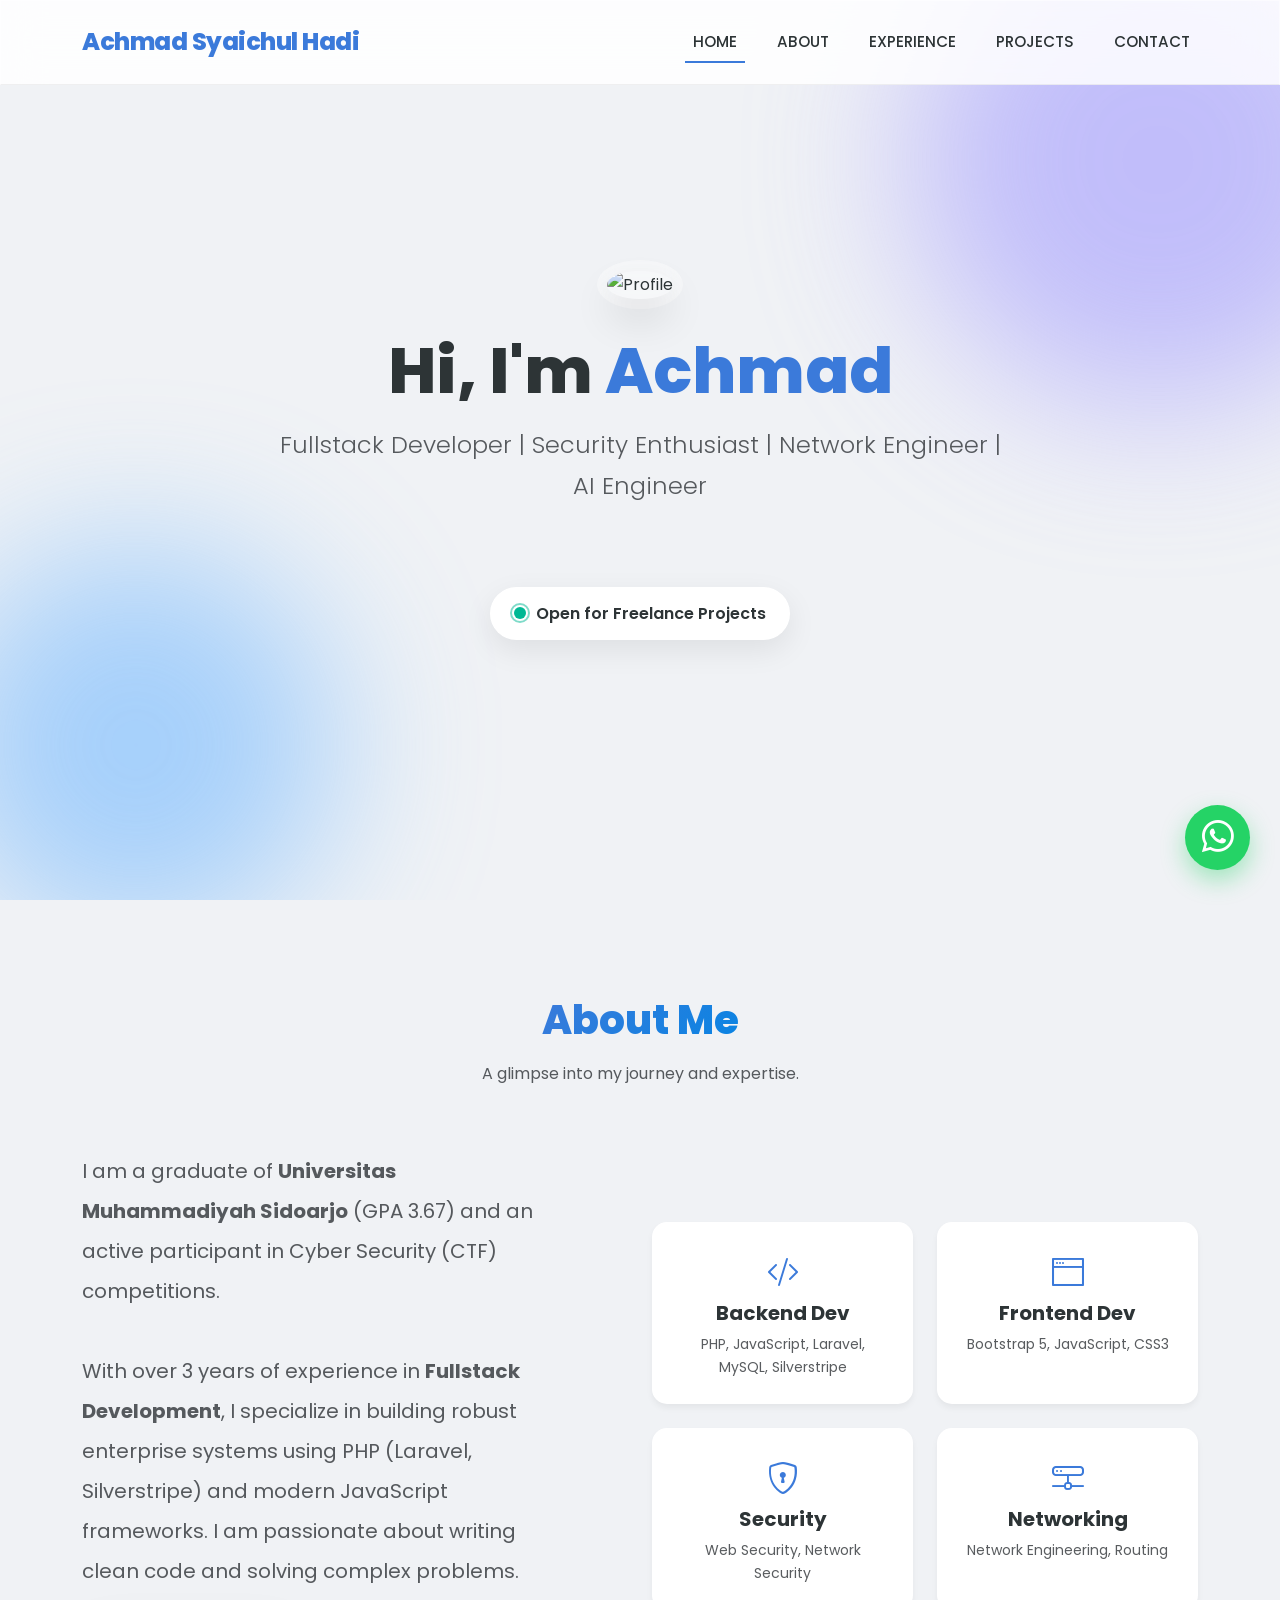
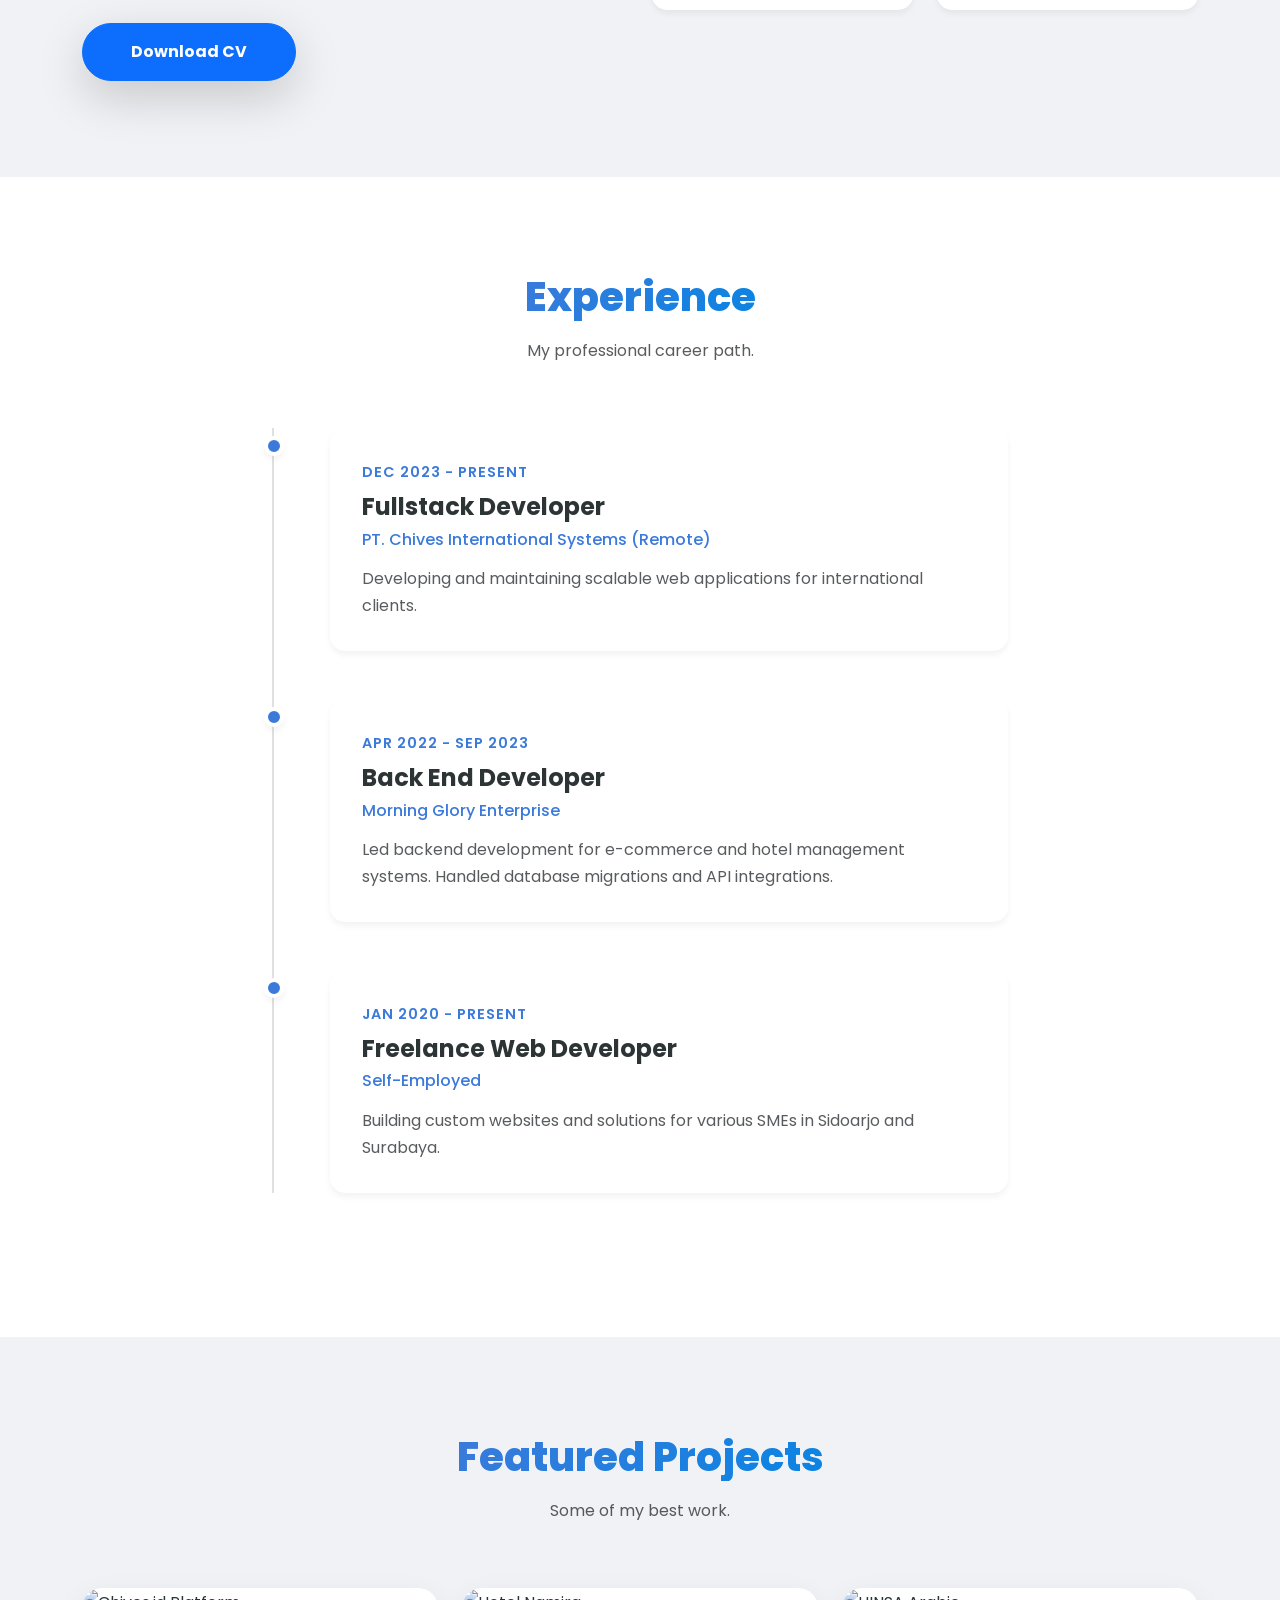
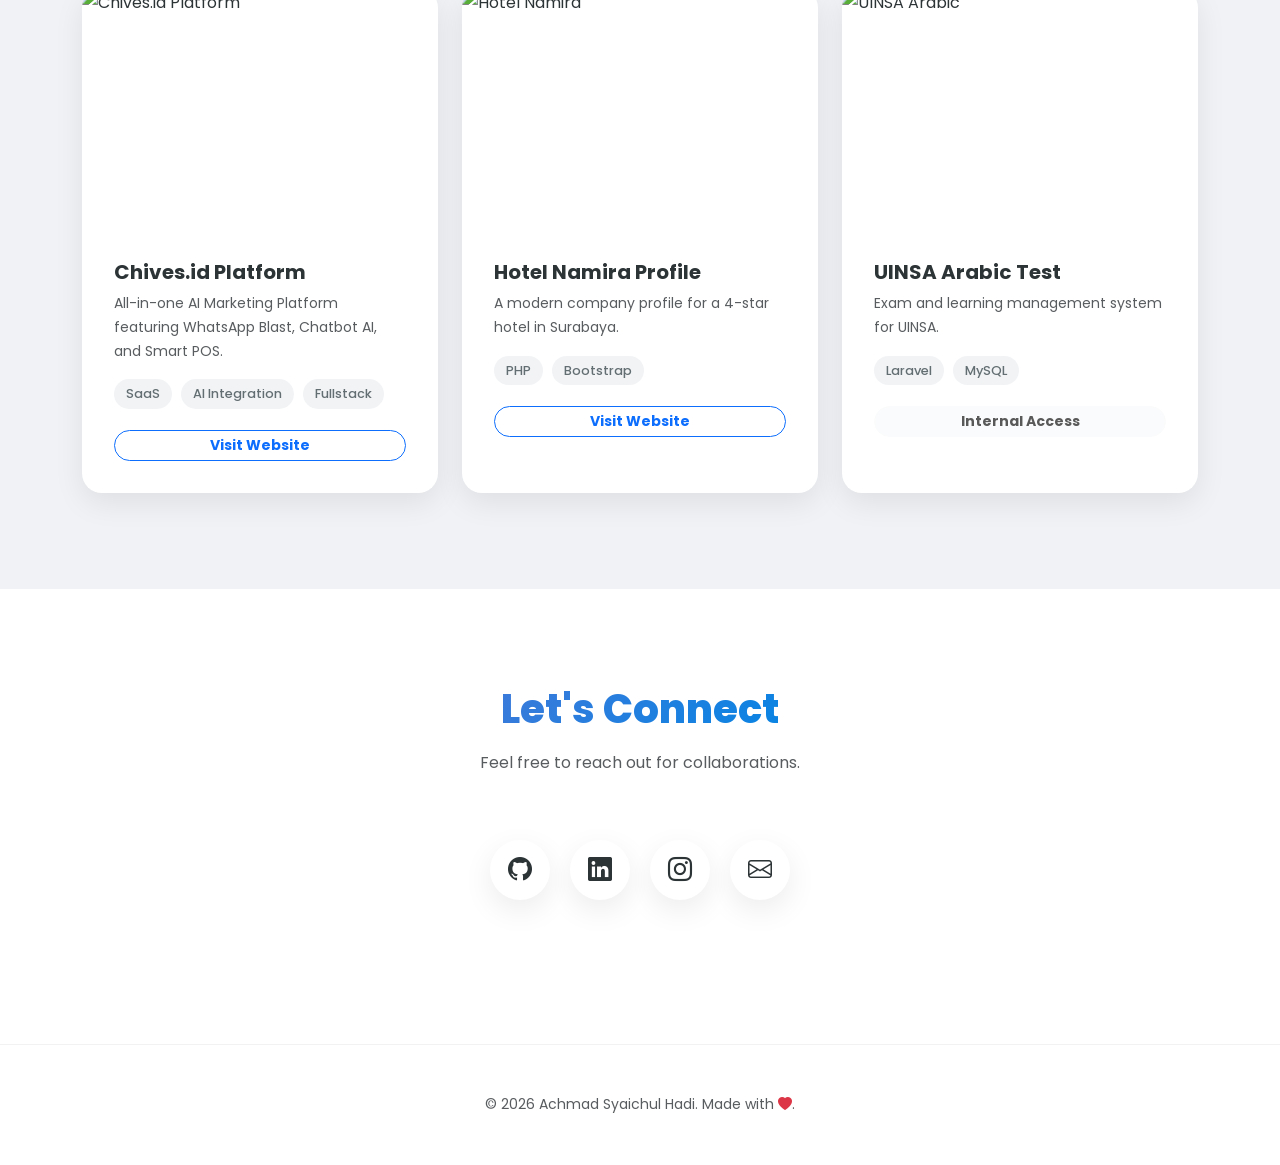
==== index.html @ 97ea2ced "feat : update tampilan" ====
<!DOCTYPE html>
<html lang="en">
  <head>
    <meta charset="utf-8" />
    <meta name="viewport" content="width=device-width, initial-scale=1" />
    <title>Achmad Syaichul Hadi | Fullstack Developer</title>

    <!-- Bootstrap 5 -->
    <link href="https://cdn.jsdelivr.net/npm/bootstrap@5.0.2/dist/css/bootstrap.min.css" rel="stylesheet" />
    <!-- Bootstrap Icons -->
    <link rel="stylesheet" href="https://cdn.jsdelivr.net/npm/bootstrap-icons@1.10.5/font/bootstrap-icons.css" />
    <!-- AOS Animation -->
    <link href="https://unpkg.com/aos@2.3.1/dist/aos.css" rel="stylesheet" />
    <!-- Custom CSS -->
    <link rel="stylesheet" href="css/style.css" />
  </head>
  <body id="home" data-bs-spy="scroll" data-bs-target=".navbar" data-bs-offset="200">

    <!-- Navbar -->
    <nav class="navbar navbar-expand-lg fixed-top glass">
      <div class="container">
        <a class="navbar-brand" href="#home" data-aos="fade-down">Achmad Syaichul Hadi</a>
        <button class="navbar-toggler" type="button" data-bs-toggle="collapse" data-bs-target="#navbarNav">
          <span class="navbar-toggler-icon"></span>
        </button>
        <div class="collapse navbar-collapse" id="navbarNav">
          <ul class="navbar-nav ms-auto text-uppercase">
            <li class="nav-item"><a class="nav-link active" href="#landing">Home</a></li>
            <li class="nav-item"><a class="nav-link" href="#about">About</a></li>
            <li class="nav-item"><a class="nav-link" href="#experience">Experience</a></li>
            <li class="nav-item"><a class="nav-link" href="#projects">Projects</a></li>
            <li class="nav-item"><a class="nav-link" href="#contact">Contact</a></li>
          </ul>
        </div>
      </div>
    </nav>
    <!-- End Navbar -->

    <!-- Hero Section -->
    <section class="hero-section text-center" id="landing" >
      <div class="hero-blob blob-1"></div>
      <div class="hero-blob blob-2"></div>
      
      <div class="container hero-content">
        <div class="row justify-content-center">
          <div class="col-lg-8" data-aos="zoom-in" data-aos-duration="1000">
            <div class="hero-img-wrapper mb-4">
              <img src="image/hutan.jpg" alt="Profile" class="hero-img" />
            </div>
            <h1 class="display-3 fw-extra mb-3">Hi, I'm <span class="text-primary">Achmad</span></h1>
            <p class="lead fs-4 text-muted mb-5">
              Fullstack Developer | Security Enthusiast | Network Engineer | AI Engineer
            </p>
            
            <div class="d-flex justify-content-center gap-3">
              <!-- Open for Freelance Badge -->
              <div class="freelance-badge" data-aos="fade-up" data-aos-delay="200">
                <div class="status-dot-pulse"></div>
                <span>Open for Freelance Projects</span>
              </div>
            </div>
          </div>
        </div>
      </div>
    </section>
    <!-- End Hero -->

    <!-- About & Skills -->
    <section id="about">
      <div class="container">
        <div class="section-title text-center" data-aos="fade-up">
          <h2>About Me</h2>
          <p class="text-muted">A glimpse into my journey and expertise.</p>
        </div>
        
        <div class="row align-items-center">
          <div class="col-lg-5 mb-5 mb-lg-0" data-aos="fade-right">
            <p class="fs-5 text-muted lh-lg">
              I am a graduate of <strong>Universitas Muhammadiyah Sidoarjo</strong> (GPA 3.67) and an active participant in Cyber Security (CTF) competitions. 
              <br><br>
              With over 3 years of experience in <strong>Fullstack Development</strong>, I specialize in building robust enterprise systems using PHP (Laravel, Silverstripe) and modern JavaScript frameworks. I am passionate about writing clean code and solving complex problems.
            </p>
            <a href="#contact" class="btn btn-primary rounded-pill px-5 py-3 mt-3 shadow-lg fw-bold">Download CV</a>
          </div>
          
          <div class="col-lg-6 ms-auto">
            <div class="row g-4">
              <!-- Skill Item -->
              <div class="col-md-6" data-aos="fade-up" data-aos-delay="100">
                <div class="skill-card">
                  <i class="bi bi-code-slash skill-icon"></i>
                  <h5 class="fw-bold">Backend Dev</h5>
                  <p class="small text-muted mb-0">PHP, JavaScript, Laravel, MySQL, Silverstripe</p>
                </div>
              </div>
              <div class="col-md-6" data-aos="fade-up" data-aos-delay="200">
                <div class="skill-card">
                  <i class="bi bi-window-fullscreen skill-icon"></i>
                  <h5 class="fw-bold">Frontend Dev</h5>
                  <p class="small text-muted mb-0">Bootstrap 5, JavaScript, CSS3</p>
                </div>
              </div>
              <div class="col-md-6" data-aos="fade-up" data-aos-delay="300">
                <div class="skill-card">
                  <i class="bi bi-shield-lock skill-icon"></i>
                  <h5 class="fw-bold">Security</h5>
                  <p class="small text-muted mb-0">Web Security, Network Security</p>
                </div>
              </div>
              <div class="col-md-6" data-aos="fade-up" data-aos-delay="400">
                <div class="skill-card">
                  <i class="bi bi-hdd-network skill-icon"></i>
                  <h5 class="fw-bold">Networking</h5>
                  <p class="small text-muted mb-0">Network Engineering, Routing</p>
                </div>
              </div>
            </div>
          </div>
        </div>
      </div>
    </section>
    
    <!-- Experience Timeline -->
    <section id="experience" class="bg-white">
      <div class="container">
        <div class="section-title text-center" data-aos="fade-up">
          <h2>Experience</h2>
          <p class="text-muted">My professional career path.</p>
        </div>
        
        <div class="row justify-content-center">
          <div class="col-lg-8">
            <div class="timeline">
              <!-- Item 1 -->
              <div class="timeline-item" data-aos="fade-left">
                <div class="timeline-content">
                  <div class="timeline-date">Dec 2023 - Present</div>
                  <h4 class="fw-bold">Fullstack Developer</h4>
                  <h6 class="text-primary mb-3">PT. Chives International Systems (Remote)</h6>
                  <p class="text-muted mb-0">Developing and maintaining scalable web applications for international clients.</p>
                </div>
              </div>
              
              <!-- Item 2 -->
              <div class="timeline-item" data-aos="fade-left" data-aos-delay="100">
                <div class="timeline-content">
                  <div class="timeline-date">Apr 2022 - Sep 2023</div>
                  <h4 class="fw-bold">Back End Developer</h4>
                  <h6 class="text-primary mb-3">Morning Glory Enterprise</h6>
                  <p class="text-muted mb-0">Led backend development for e-commerce and hotel management systems. Handled database migrations and API integrations.</p>
                </div>
              </div>
              
              <!-- Item 3 -->
              <div class="timeline-item" data-aos="fade-left" data-aos-delay="200">
                <div class="timeline-content">
                  <div class="timeline-date">Jan 2020 - Present</div>
                  <h4 class="fw-bold">Freelance Web Developer</h4>
                  <h6 class="text-primary mb-3">Self-Employed</h6>
                  <p class="text-muted mb-0">Building custom websites and solutions for various SMEs in Sidoarjo and Surabaya.</p>
                </div>
              </div>
            </div>
          </div>
        </div>
      </div>
    </section>
    
    <!-- Projects -->
    <section id="projects">
      <div class="container">
        <div class="section-title text-center" data-aos="fade-up">
          <h2>Featured Projects</h2>
          <p class="text-muted">Some of my best work.</p>
        </div>
        
        <div class="row g-4 justify-content-center">
          <!-- New Project: Chives.id -->
          <div class="col-lg-4 col-md-6" data-aos="zoom-in">
            <div class="project-card">
              <div class="project-img-wrapper">
                <img src="https://placehold.co/600x400/3b7ada/ffffff?text=Chives.id" alt="Chives.id Platform" />
              </div>
              <div class="project-body">
                <h5 class="fw-bold">Chives.id Platform</h5>
                <p class="text-muted small mb-3">All-in-one AI Marketing Platform featuring WhatsApp Blast, Chatbot AI, and Smart POS.</p>
                <div class="mb-3">
                  <span class="tech-tag">SaaS</span>
                  <span class="tech-tag">AI Integration</span>
                  <span class="tech-tag">Fullstack</span>
                </div>
                <a href="https://staging.chives.id/" target="_blank" class="btn btn-outline-primary btn-sm rounded-pill w-100 fw-bold">Visit Website</a>
              </div>
            </div>
          </div>

          <div class="col-lg-4 col-md-6" data-aos="zoom-in" data-aos-delay="100">
            <div class="project-card">
              <div class="project-img-wrapper">
                <img src="image/projects/img1.png" alt="Hotel Namira" />
              </div>
              <div class="project-body">
                <h5 class="fw-bold">Hotel Namira Profile</h5>
                <p class="text-muted small mb-3">A modern company profile for a 4-star hotel in Surabaya.</p>
                <div class="mb-3">
                  <span class="tech-tag">PHP</span>
                  <span class="tech-tag">Bootstrap</span>
                </div>
                <a href="https://www.namirasurabaya.com/" target="_blank" class="btn btn-outline-primary btn-sm rounded-pill w-100 fw-bold">Visit Website</a>
              </div>
            </div>
          </div>
          
          <div class="col-lg-4 col-md-6" data-aos="zoom-in" data-aos-delay="100">
            <div class="project-card">
              <div class="project-img-wrapper">
                <img src="image/projects/img2.png" alt="UINSA Arabic" />
              </div>
              <div class="project-body">
                <h5 class="fw-bold">UINSA Arabic Test</h5>
                <p class="text-muted small mb-3">Exam and learning management system for UINSA.</p>
                <div class="mb-3">
                  <span class="tech-tag">Laravel</span>
                  <span class="tech-tag">MySQL</span>
                </div>
                <button class="btn btn-light btn-sm rounded-pill w-100 fw-bold disabled">Internal Access</button>
              </div>
            </div>
          </div>
        </div>
      </div>
    </section>
    
    <!-- Contact -->
    <section id="contact" class="bg-white">
      <div class="container text-center">
        <div class="section-title" data-aos="fade-up">
          <h2>Let's Connect</h2>
          <p class="text-muted">Feel free to reach out for collaborations.</p>
        </div>
        
        <div class="d-flex justify-content-center mb-5" data-aos="fade-up" data-aos-delay="200">
          <a href="https://github.com/HicunDoto" class="social-icon"><i class="bi bi-github"></i></a>
          <a href="https://www.linkedin.com/in/achmadsyaichulh/" class="social-icon"><i class="bi bi-linkedin"></i></a>
          <a href="https://www.instagram.com/achmadsyaichulh/" class="social-icon"><i class="bi bi-instagram"></i></a>
          <a href="mailto:achmadsyaichulhadi@gmail.com" class="social-icon"><i class="bi bi-envelope"></i></a>
        </div>
      </div>
    </section>
    
    <!-- Floating WA -->
    <a href="https://wa.me/6285156954467?text=Halo%20Achmad%20Syaichul%20Hadi%2C%20saya%20ingin%20membuat%20website/sistem%20untuk%20perusahaan%20 saya." class="wa-float" target="_blank" title="Chat on WhatsApp">
      <i class="bi bi-whatsapp"></i>
    </a>
    
    <!-- Footer -->
    <footer class="text-center">
      <div class="container">
        <p class="text-muted small mb-0">
          &copy; <span id="year"></span> Achmad Syaichul Hadi. Made with <i class="bi bi-heart-fill text-danger"></i>.
        </p>
      </div>
    </footer>

    <!-- Scripts -->
    <script src="https://cdn.jsdelivr.net/npm/bootstrap@5.0.2/dist/js/bootstrap.bundle.min.js"></script>
    <script src="https://unpkg.com/aos@2.3.1/dist/aos.js"></script>
    <script>
      AOS.init({
        once: true,
        duration: 800,
        easing: 'ease-out-cubic'
      });
      document.getElementById('year').innerText = new Date().getFullYear();
    </script>
  </body>
</html>
---- css/style.css ----
/* Google Fonts */
@import url('https://fonts.googleapis.com/css2?family=Poppins:wght@300;400;500;600;700;800&display=swap');

:root {
  --primary: #3b7ada;
  --secondary: #baceeb;
  --dark: #1a1a2e;
  --light: #f8f9fa;
  --white: #ffffff;
  --text-main: #2d3436;
  --text-muted: #636e72;
  
  --gradient-primary: linear-gradient(135deg, #3b7ada 0%, #0984e3 100%);
  --gradient-hero: linear-gradient(135deg, #e0c3fc 0%, #8ec5fc 100%);
  
  --shadow-sm: 0 4px 6px rgba(0,0,0,0.05);
  --shadow-md: 0 10px 30px rgba(0,0,0,0.08);
  --shadow-lg: 0 20px 40px rgba(0,0,0,0.12);
  
  --glass-bg: rgba(255, 255, 255, 0.7);
  --glass-border: 1px solid rgba(255, 255, 255, 0.5);
  --blur: blur(12px);
  
  --transition: all 0.4s cubic-bezier(0.165, 0.84, 0.44, 1);
}

html {
  scroll-behavior: smooth;
}

body {
  font-family: 'Poppins', sans-serif;
  background-color: #f0f2f5;
  color: var(--text-main);
  overflow-x: hidden;
  line-height: 1.7;
}

/* Utils */
.fw-bold { font-weight: 700; }
.fw-extra { font-weight: 800; }
.text-primary { color: var(--primary) !important; }
.bg-gradient-primary { background: var(--gradient-primary); }

.glass {
  background: var(--glass-bg);
  backdrop-filter: var(--blur);
  -webkit-backdrop-filter: var(--blur);
  border: var(--glass-border);
}

/* Navbar */
.navbar {
  padding: 1rem 0;
  transition: var(--transition);
  background: rgba(255, 255, 255, 0.85); /* Light glass */
  backdrop-filter: blur(20px);
  border-bottom: 1px solid rgba(0,0,0,0.05);
}

.navbar-brand {
  font-weight: 800;
  font-size: 1.5rem;
  color: var(--primary) !important;
  letter-spacing: -0.5px;
}

.nav-link {
  font-weight: 500;
  color: var(--text-main) !important;
  margin-left: 1.5rem;
  position: relative;
  font-size: 0.95rem;
}

.nav-link::after {
  content: '';
  position: absolute;
  width: 0;
  height: 2px;
  bottom: 0;
  left: 0;
  background: var(--primary);
  transition: var(--transition);
}

.nav-link:hover::after, .nav-link.active::after {
  width: 100%;
}

/* Hero Section */
.hero-section {
  min-height: 100vh;
  padding-top: 6rem;
  position: relative;
  overflow: hidden;
  background: #f0f2f5;
  display: flex;
  align-items: center;
}

.hero-blob {
  position: absolute;
  border-radius: 50%;
  filter: blur(80px);
  opacity: 0.6;
  z-index: 0;
  animation: float-blob 10s infinite alternate ease-in-out;
}

.blob-1 { width: 500px; height: 500px; background: #a29bfe; top: -10%; right: -10%; }
.blob-2 { width: 400px; height: 400px; background: #74b9ff; bottom: -5%; left: -5%; animation-duration: 15s; }

@keyframes float-blob {
  0% { transform: scale(1) translate(0, 0); }
  100% { transform: scale(1.1) translate(30px, -30px); }
}

.hero-content {
  position: relative;
  z-index: 5;
}

.hero-img-wrapper {
  position: relative;
  display: inline-block;
  padding: 10px;
  background: rgba(255,255,255,0.4);
  border-radius: 50%;
  backdrop-filter: blur(10px);
}

.hero-img {
  width: 250px;
  height: 250px;
  object-fit: cover;
  border-radius: 50%;
  box-shadow: var(--shadow-lg);
}

.freelance-badge {
  background: var(--white);
  color: var(--text-main);
  padding: 0.8rem 1.5rem;
  border-radius: 50px;
  font-weight: 600;
  box-shadow: var(--shadow-md);
  display: inline-flex;
  align-items: center;
  gap: 10px;
  margin-top: 2rem;
  transition: var(--transition);
}

.freelance-badge:hover {
  transform: translateY(-5px);
  box-shadow: var(--shadow-lg);
}

.status-dot-pulse {
  width: 12px;
  height: 12px;
  background-color: #00b894;
  border-radius: 50%;
  position: relative;
}

.status-dot-pulse::after {
  content: '';
  position: absolute;
  top: -4px; right: -4px; bottom: -4px; left: -4px;
  border: 2px solid #00b894;
  border-radius: 50%;
  animation: pulse 2s infinite;
  opacity: 0.5;
}

/* Sections */
section {
  padding: 6rem 0;
  position: relative;
  scroll-margin-top: 100px; /* Fix for fixed navbar covering anchor links */
}

.section-title {
  margin-bottom: 4rem;
}

.section-title h2 {
  font-weight: 800;
  font-size: 2.5rem;
  margin-bottom: 1rem;
  background: var(--gradient-primary);
  -webkit-background-clip: text;
  -webkit-text-fill-color: transparent;
  display: inline-block;
}

/* About & Skills */
.skill-card {
  background: var(--white);
  padding: 1.5rem;
  border-radius: 15px;
  box-shadow: var(--shadow-sm);
  transition: var(--transition);
  text-align: center;
  height: 100%;
}

.skill-card:hover {
  transform: translateY(-10px);
  box-shadow: var(--shadow-md);
}

.skill-icon {
  font-size: 2rem;
  color: var(--primary);
  margin-bottom: 1rem;
}

/* Timeline */
.timeline {
  position: relative;
  padding-left: 2rem;
  border-left: 2px solid #e0e0e0;
}

.timeline-item {
  position: relative;
  margin-bottom: 3rem;
  padding-left: 1.5rem;
}

.timeline-item::before {
  content: '';
  position: absolute;
  left: -2.6rem;
  top: 0.5rem;
  width: 20px;
  height: 20px;
  background: var(--primary);
  border: 4px solid #fff;
  border-radius: 50%;
  box-shadow: var(--shadow-sm);
}

.timeline-content {
  background: var(--white);
  padding: 2rem;
  border-radius: 15px;
  box-shadow: var(--shadow-sm);
  transition: var(--transition);
}

.timeline-content:hover {
  transform: translateX(10px);
  box-shadow: var(--shadow-md);
}

.timeline-date {
  font-size: 0.9rem;
  color: var(--primary);
  font-weight: 600;
  text-transform: uppercase;
  letter-spacing: 1px;
  margin-bottom: 0.5rem;
}

/* Projects */
.project-card {
  border: none;
  border-radius: 20px;
  overflow: hidden;
  box-shadow: var(--shadow-md);
  transition: var(--transition);
  height: 100%;
  background: var(--white);
}

.project-card:hover {
  transform: translateY(-15px);
  box-shadow: var(--shadow-lg);
}

.project-img-wrapper {
  overflow: hidden;
  height: 240px;
}

.project-card img {
  width: 100%;
  height: 100%;
  object-fit: cover;
  transition: transform 0.6s ease;
}

.project-card:hover img {
  transform: scale(1.1);
}

.project-body {
  padding: 2rem;
}

.tech-tag {
  background: #f1f3f5;
  color: var(--text-muted);
  padding: 4px 12px;
  border-radius: 30px;
  font-size: 0.8rem;
  font-weight: 500;
  margin-right: 5px;
  display: inline-block;
  margin-bottom: 5px;
}

/* Floating WA */
.wa-float {
  position: fixed;
  bottom: 30px;
  right: 30px;
  width: 65px;
  height: 65px;
  background: #25D366;
  color: white;
  border-radius: 50%;
  display: flex;
  justify-content: center;
  align-items: center;
  font-size: 32px;
  box-shadow: 0 10px 25px rgba(37, 211, 102, 0.4);
  z-index: 1000;
  transition: var(--transition);
}

.wa-float:hover {
  transform: scale(1.1) rotate(15deg);
  color: white;
  box-shadow: 0 15px 35px rgba(37, 211, 102, 0.5);
}

/* Contact Socials */
.social-icon {
  width: 60px;
  height: 60px;
  background: var(--white);
  border-radius: 50%;
  display: inline-flex;
  justify-content: center;
  align-items: center;
  font-size: 1.5rem;
  color: var(--text-main);
  box-shadow: var(--shadow-md);
  margin: 0 10px;
  transition: var(--transition);
}

.social-icon:hover {
  background: var(--primary);
  color: white;
  transform: translateY(-5px);
}

/* Footer */
footer {
  background: var(--white);
  padding: 3rem 0;
  border-top: 1px solid rgba(0,0,0,0.05);
}

@keyframes pulse {
  0% { transform: scale(1); opacity: 0.5; }
  100% { transform: scale(1.6); opacity: 0; }
}

@media (max-width: 768px) {
  .hero-img { width: 180px; height: 180px; }
  .display-3 { font-size: 2.5rem; }
  .timeline { padding-left: 1rem; border: none; }
  .timeline-item::before { left: 0; position: relative; display: inline-block; margin-right: 10px; }
  .timeline-item { padding-left: 0; }
}
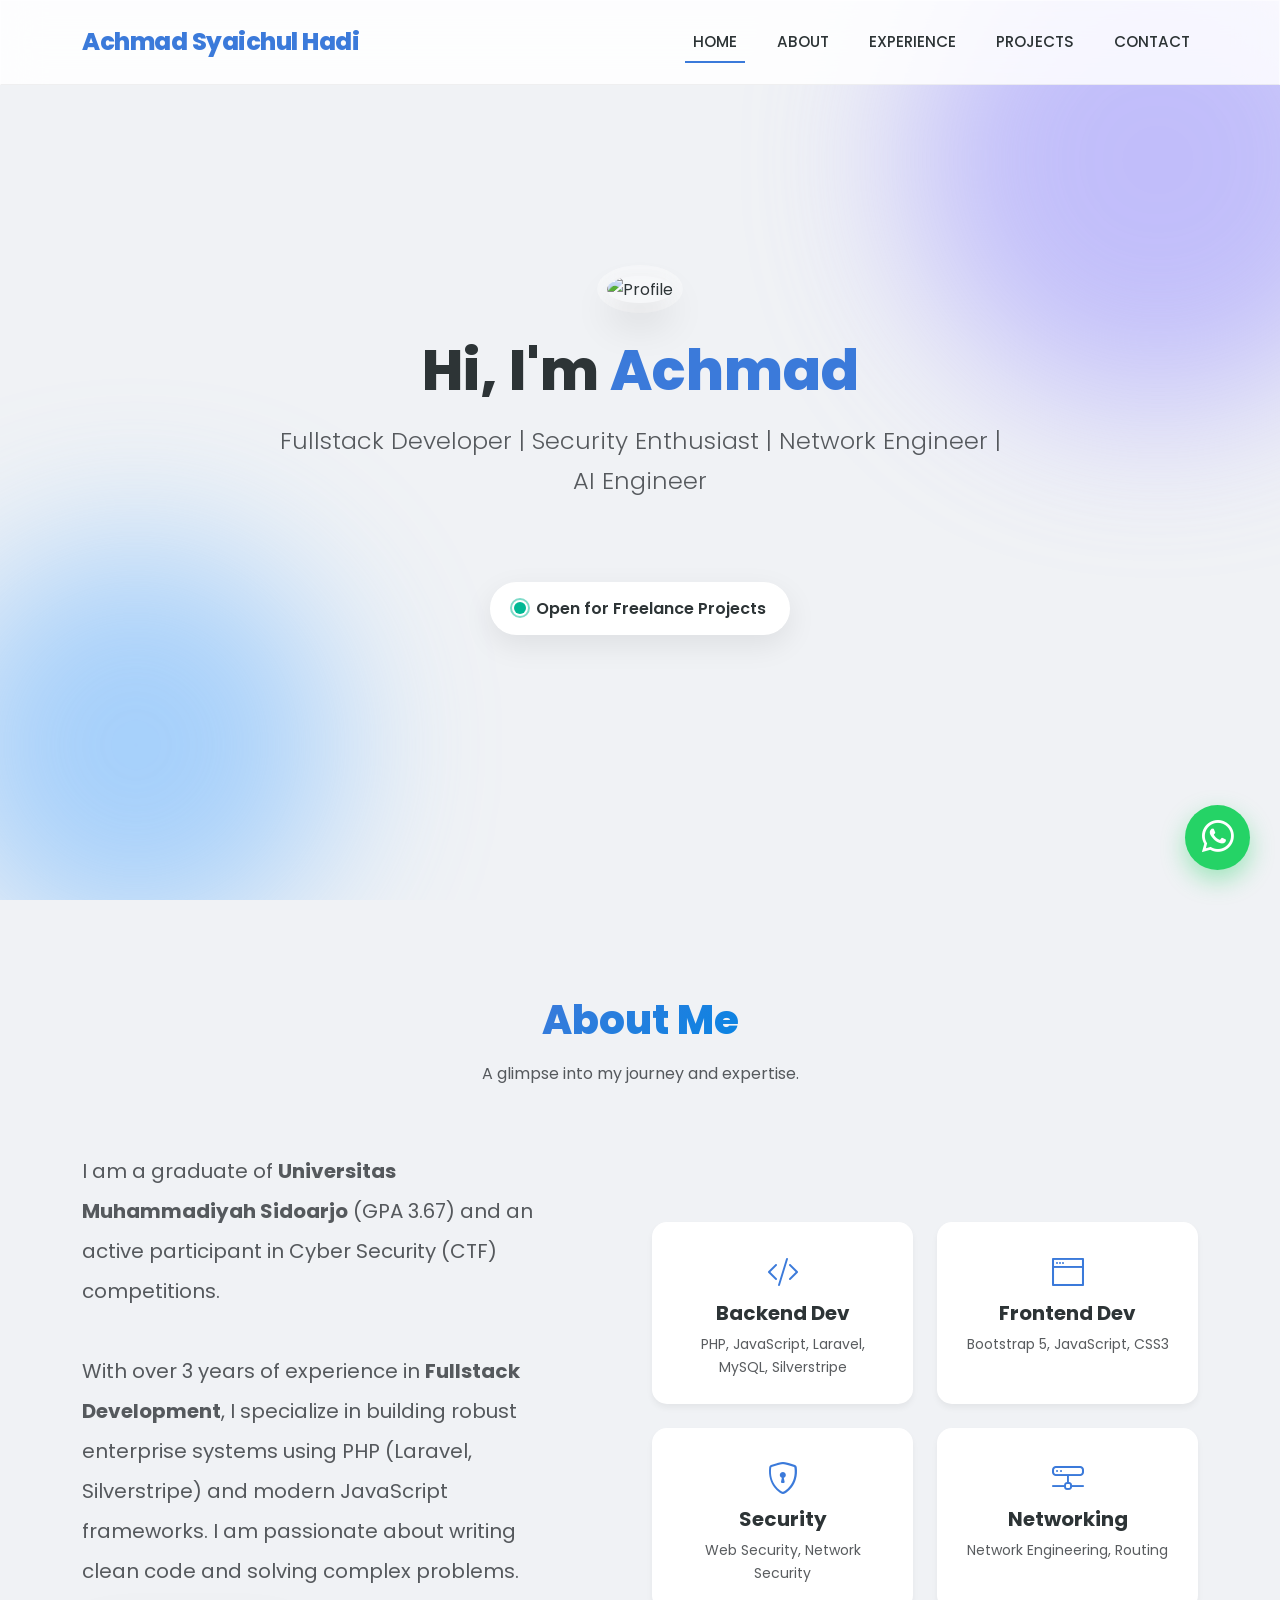
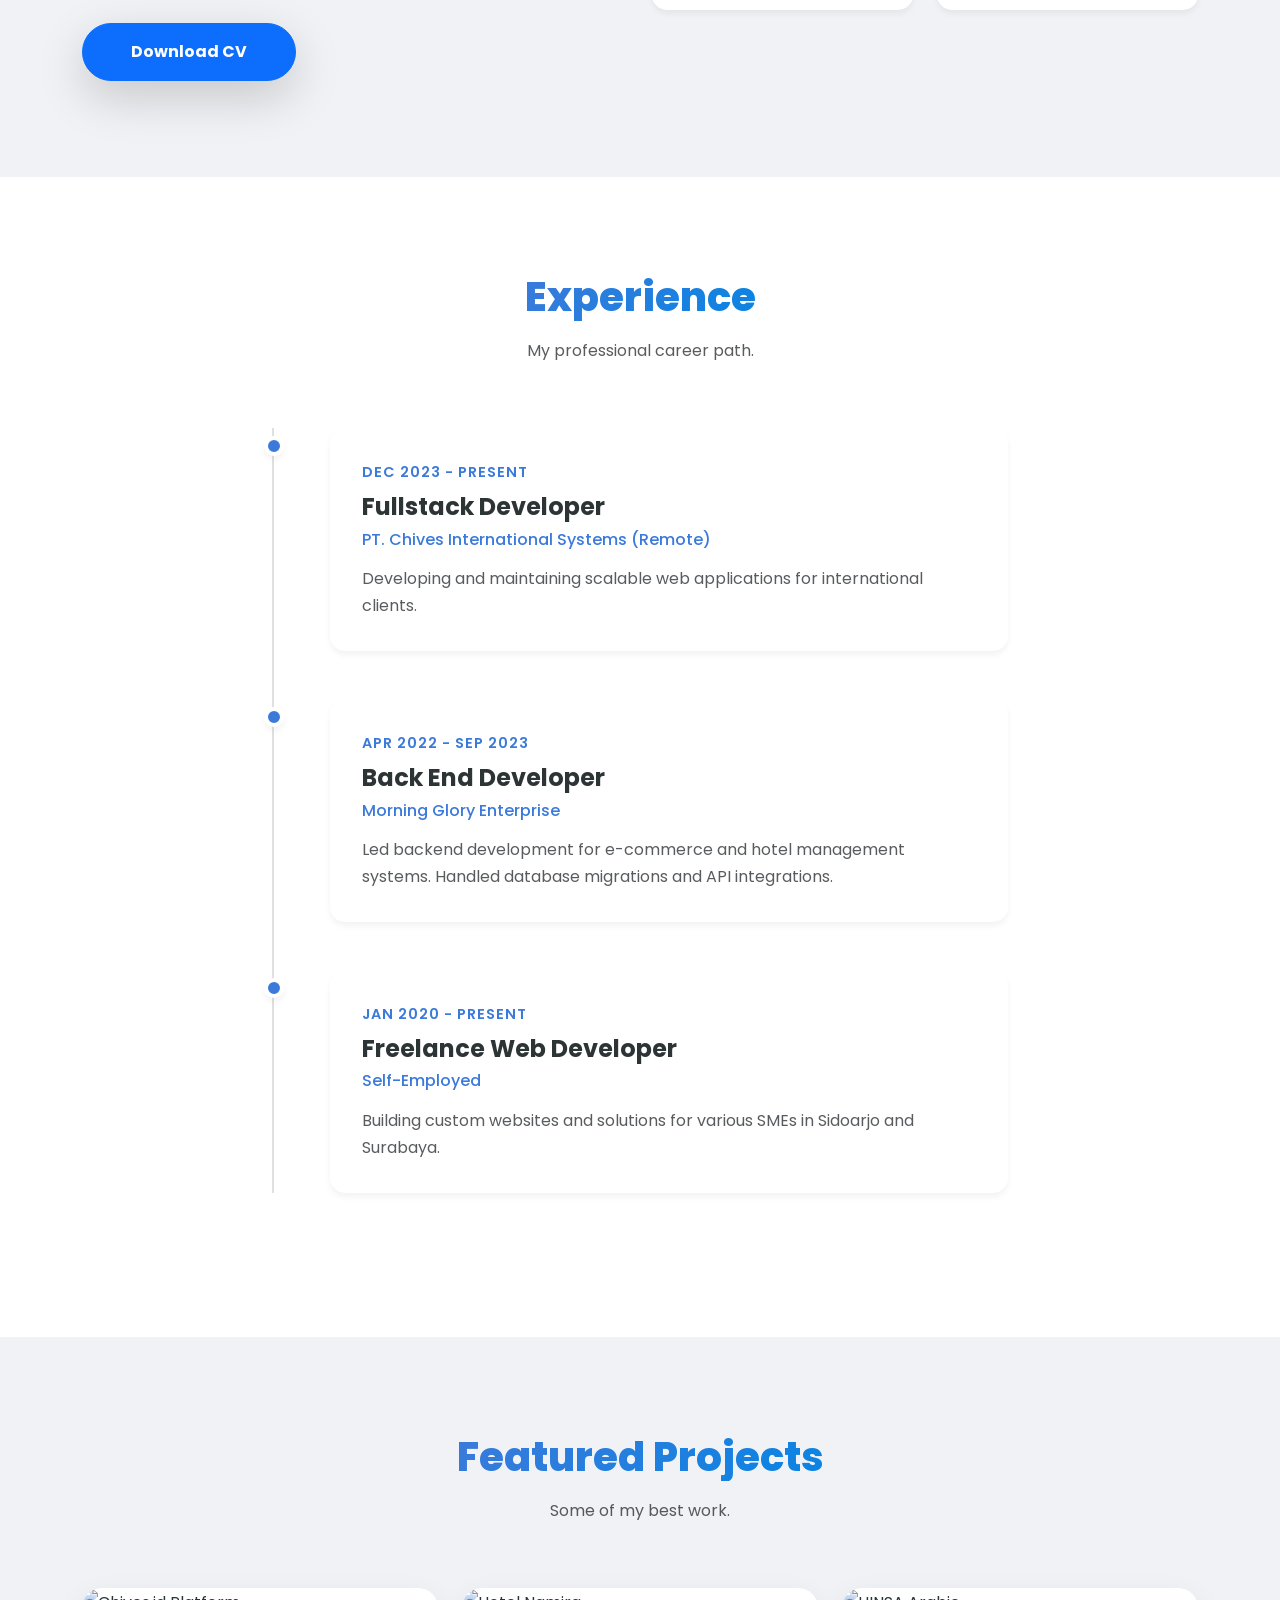
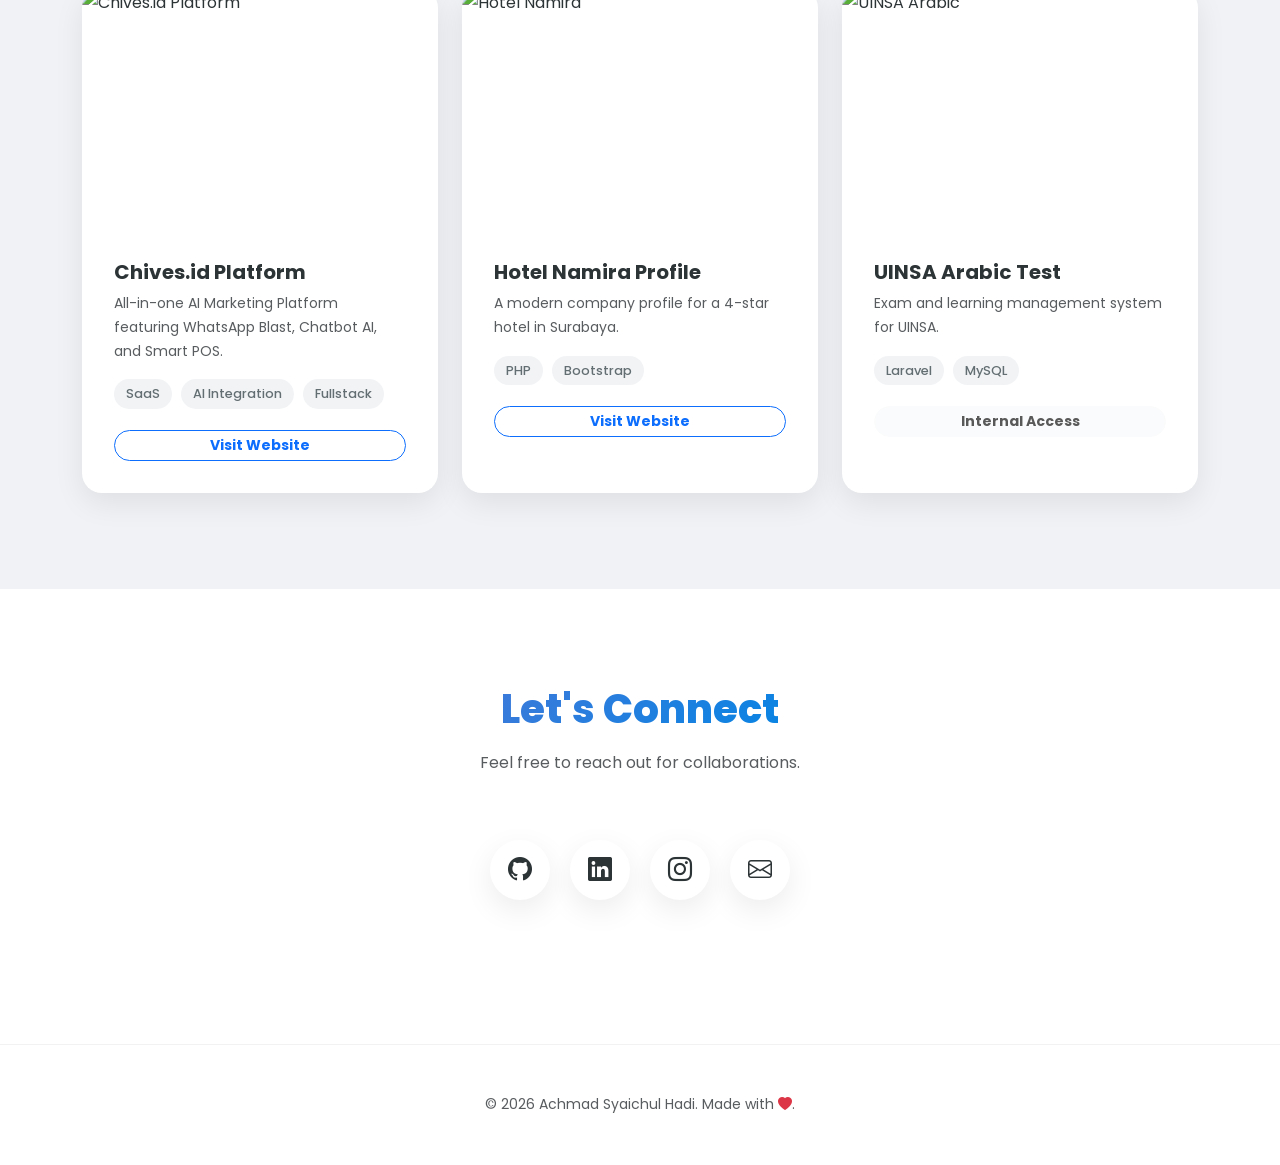
==== commit 04fed56b: "feat: Introduce new CSS styling and CV, update portfolio links" ====
--- a/index.html
+++ b/index.html
@@ -80,7 +80,7 @@
               <br><br>
               With over 3 years of experience in <strong>Fullstack Development</strong>, I specialize in building robust enterprise systems using PHP (Laravel, Silverstripe) and modern JavaScript frameworks. I am passionate about writing clean code and solving complex problems.
             </p>
-            <a href="#contact" class="btn btn-primary rounded-pill px-5 py-3 mt-3 shadow-lg fw-bold">Download CV</a>
+            <a target="_blank" href="file/CV Achmad Syaichul Hadi.pdf" class="btn btn-primary rounded-pill px-5 py-3 mt-3 shadow-lg fw-bold">Download CV</a>
           </div>
           
           <div class="col-lg-6 ms-auto">
@@ -189,7 +189,7 @@
                   <span class="tech-tag">AI Integration</span>
                   <span class="tech-tag">Fullstack</span>
                 </div>
-                <a href="https://staging.chives.id/" target="_blank" class="btn btn-outline-primary btn-sm rounded-pill w-100 fw-bold">Visit Website</a>
+                <a href="https://chives.id/" target="_blank" class="btn btn-outline-primary btn-sm rounded-pill w-100 fw-bold">Visit Website</a>
               </div>
             </div>
           </div>
--- a/css/style.css
+++ b/css/style.css
@@ -373,10 +373,196 @@
   100% { transform: scale(1.6); opacity: 0; }
 }
 
-@media (max-width: 768px) {
-  .hero-img { width: 180px; height: 180px; }
-  .display-3 { font-size: 2.5rem; }
-  .timeline { padding-left: 1rem; border: none; }
-  .timeline-item::before { left: 0; position: relative; display: inline-block; margin-right: 10px; }
-  .timeline-item { padding-left: 0; }
-}
+/* Responsive Design */
+
+/* Small Mobile (320px - 480px) */
+@media (max-width: 480px) {
+  .hero-section {
+    min-height: auto;
+    padding: 5rem 0 3rem;
+  }
+  
+  .hero-img { 
+    width: 150px; 
+    height: 150px; 
+  }
+  
+  .display-3 { 
+    font-size: 1.8rem !important;
+    line-height: 1.2;
+  }
+  
+  .lead {
+    font-size: 1rem !important;
+  }
+  
+  .freelance-badge {
+    font-size: 0.8rem;
+    padding: 0.6rem 1rem;
+  }
+  
+  .section-title h2 {
+    font-size: 1.8rem;
+  }
+  
+  section {
+    padding: 3rem 0;
+    scroll-margin-top: 80px;
+  }
+  
+  .navbar-brand {
+    font-size: 1.2rem;
+  }
+  
+  .skill-card {
+    padding: 1rem;
+  }
+  
+  .timeline {
+    padding-left: 0;
+    border: none;
+  }
+  
+  .timeline-item {
+    padding-left: 0;
+    margin-bottom: 2rem;
+  }
+  
+  .timeline-item::before {
+    position: relative;
+    left: 0;
+    display: inline-block;
+    margin-right: 10px;
+    margin-bottom: 10px;
+  }
+  
+  .timeline-content {
+    padding: 1.5rem;
+  }
+  
+  .project-card {
+    margin-bottom: 1rem;
+  }
+  
+  .wa-float {
+    width: 55px;
+    height: 55px;
+    font-size: 28px;
+    bottom: 20px;
+    right: 20px;
+  }
+  
+  .social-icon {
+    width: 50px;
+    height: 50px;
+    font-size: 1.2rem;
+    margin: 0 5px;
+  }
+}
+
+/* Mobile (481px - 768px) */
+@media (min-width: 481px) and (max-width: 768px) {
+  .hero-section {
+    min-height: auto;
+    padding: 6rem 0 4rem;
+  }
+  
+  .hero-img { 
+    width: 180px; 
+    height: 180px; 
+  }
+  
+  .display-3 { 
+    font-size: 2.2rem;
+  }
+  
+  .lead {
+    font-size: 1.1rem;
+  }
+  
+  section {
+    padding: 4rem 0;
+  }
+  
+  .section-title h2 {
+    font-size: 2rem;
+  }
+  
+  .timeline {
+    padding-left: 1rem;
+    border: none;
+  }
+  
+  .timeline-item::before {
+    left: 0;
+    position: relative;
+    display: inline-block;
+    margin-right: 10px;
+  }
+  
+  .timeline-item {
+    padding-left: 0;
+  }
+}
+
+/* Tablet (769px - 991px) */
+@media (min-width: 769px) and (max-width: 991px) {
+  .hero-section {
+    min-height: 90vh;
+  }
+  
+  .hero-img {
+    width: 200px;
+    height: 200px;
+  }
+  
+  .display-3 {
+    font-size: 2.5rem;
+  }
+  
+  section {
+    padding: 5rem 0;
+  }
+  
+  .section-title h2 {
+    font-size: 2.2rem;
+  }
+}
+
+/* Large Desktop (1200px+) */
+@media (min-width: 1200px) {
+  .container {
+    max-width: 1140px;
+  }
+  
+  .hero-img {
+    width: 280px;
+    height: 280px;
+  }
+  
+  .display-3 {
+    font-size: 3.5rem;
+  }
+}
+
+/* Landscape Mobile Fix */
+@media (max-height: 600px) and (orientation: landscape) {
+  .hero-section {
+    min-height: auto;
+    padding: 3rem 0 2rem;
+  }
+  
+  .hero-img {
+    width: 120px;
+    height: 120px;
+  }
+  
+  .display-3 {
+    font-size: 1.5rem;
+  }
+  
+  .lead {
+    font-size: 0.9rem;
+  }
+}
+
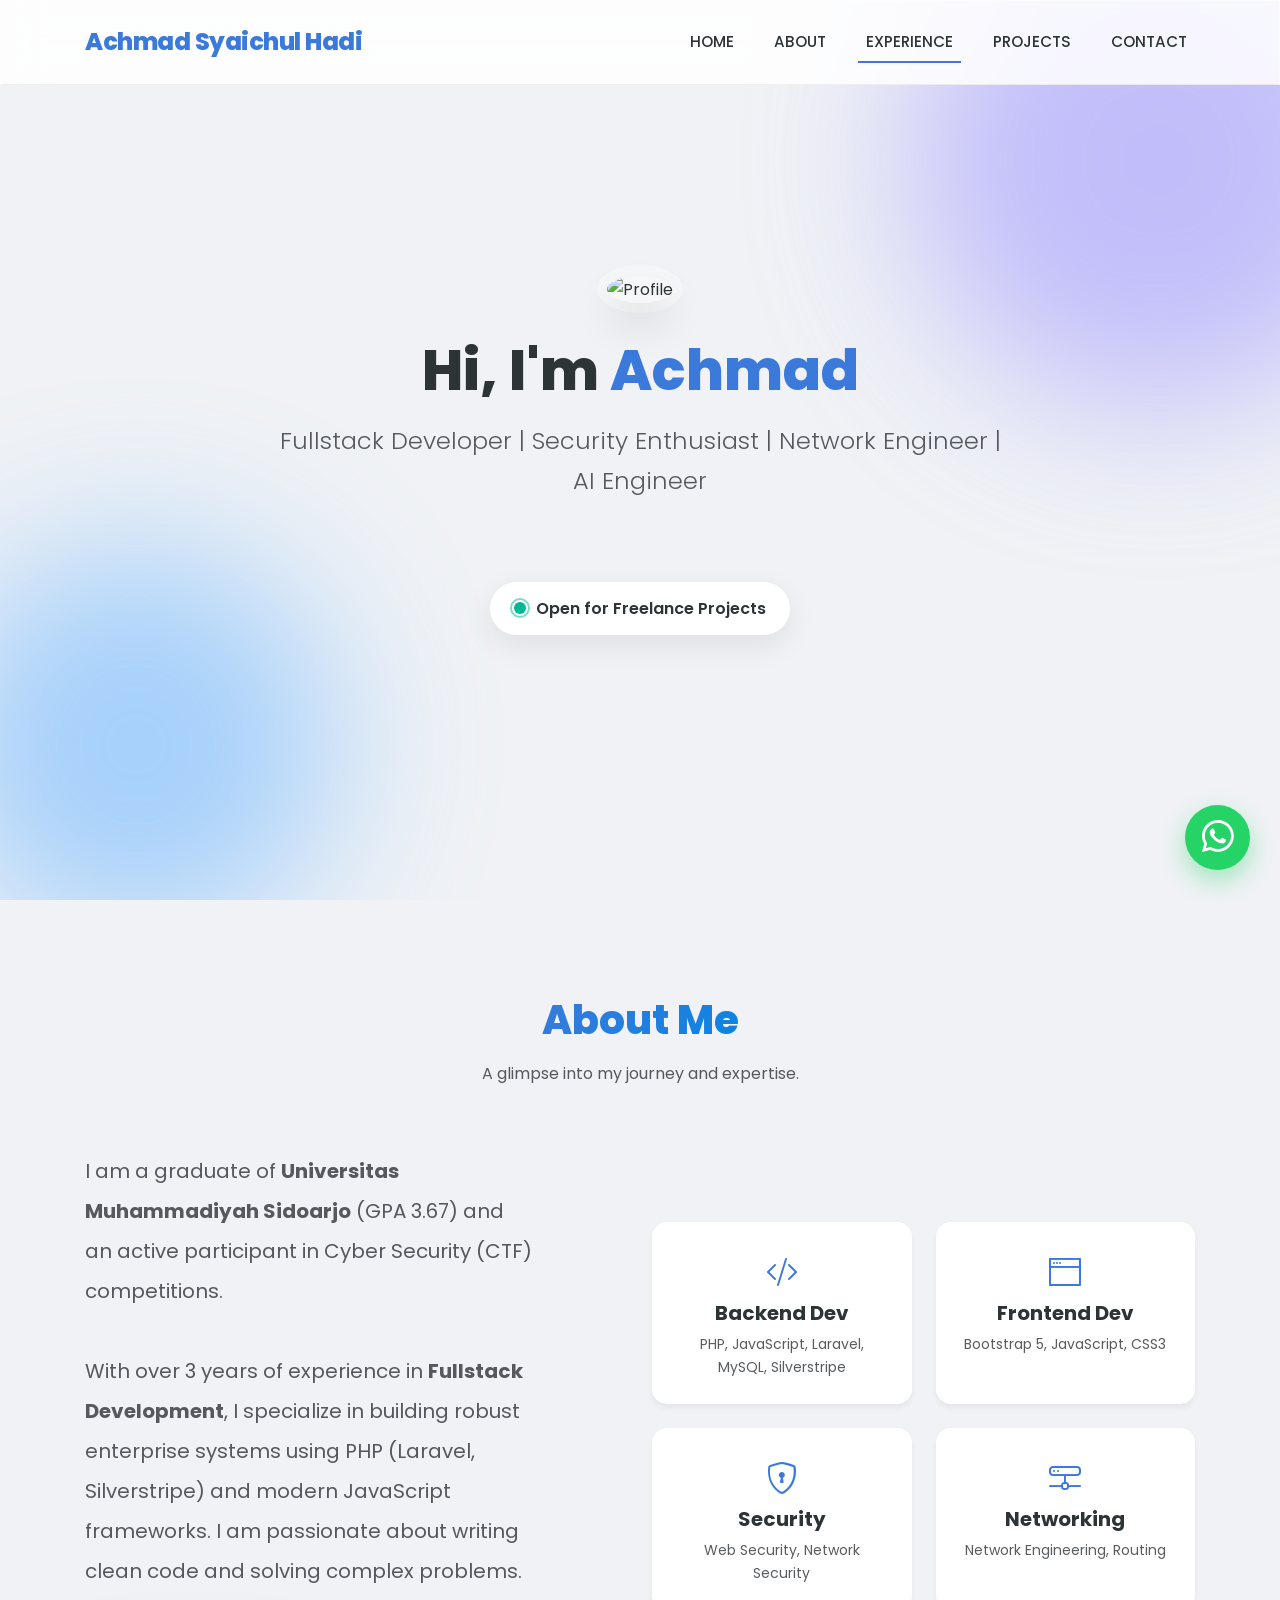
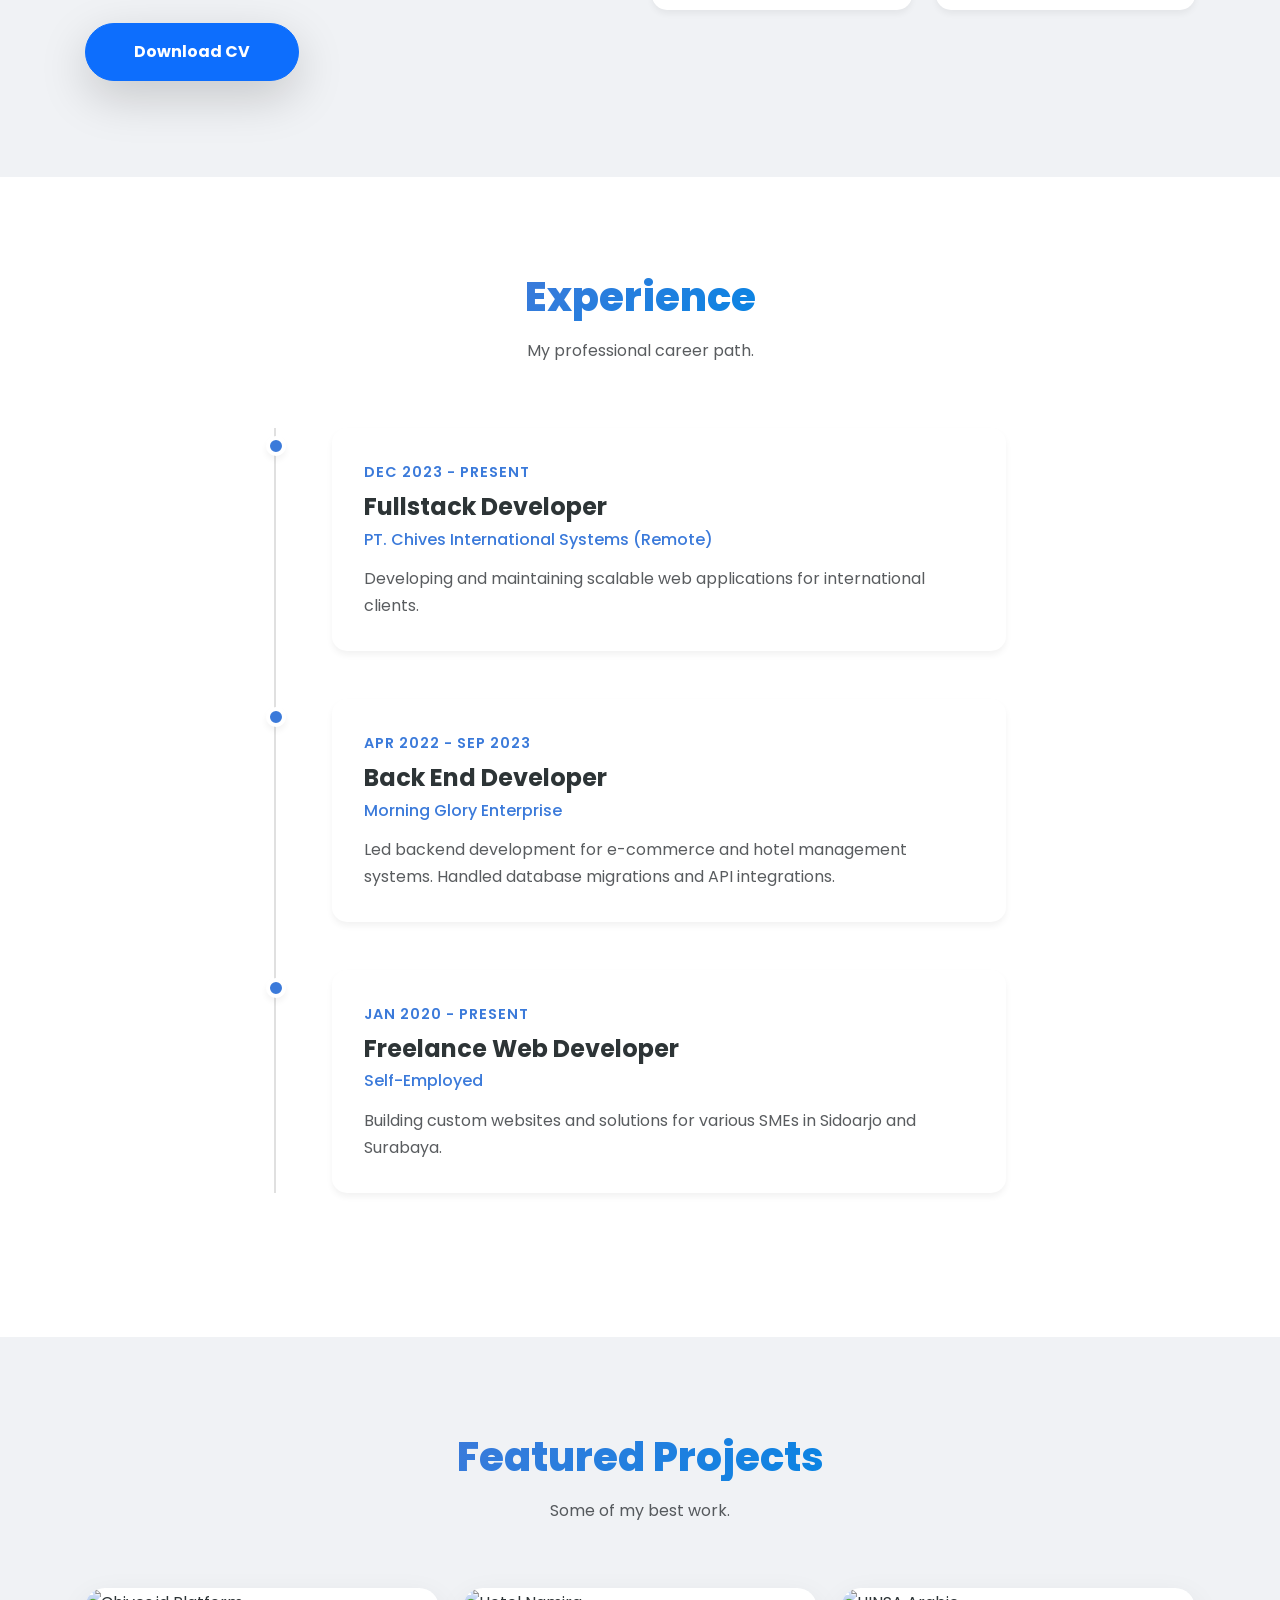
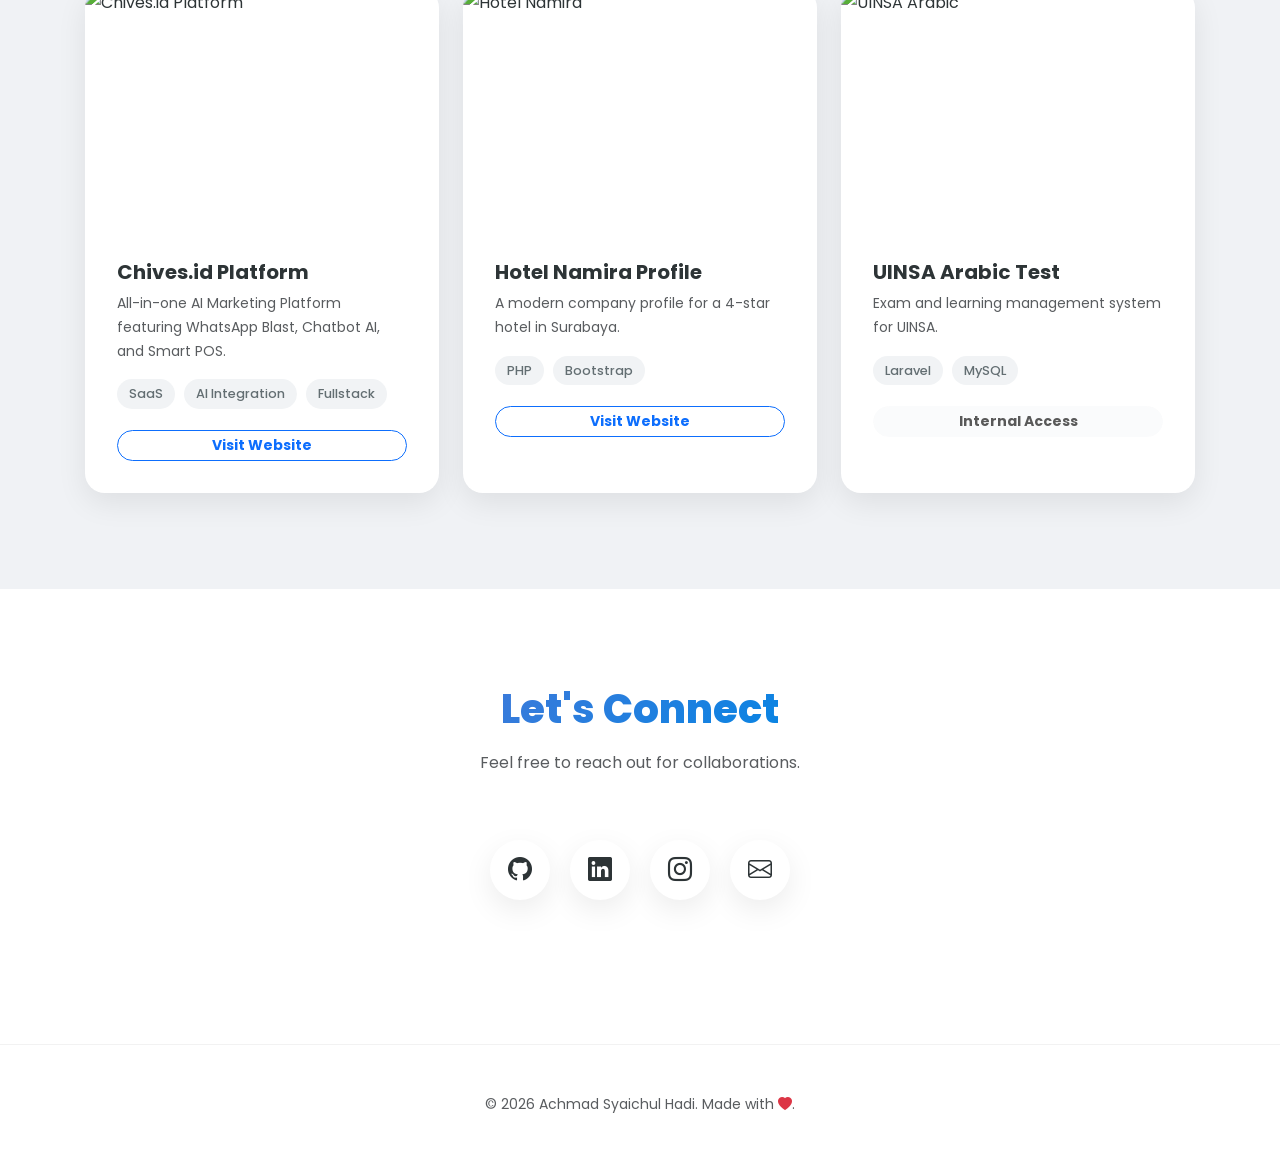
==== commit d51023d5: "fix : responsive" ====
--- a/index.html
+++ b/index.html
@@ -2,7 +2,7 @@
 <html lang="en">
   <head>
     <meta charset="utf-8" />
-    <meta name="viewport" content="width=device-width, initial-scale=1" />
+    <meta name="viewport" content="width=device-width, initial-scale=1, maximum-scale=1, user-scalable=no" />
     <title>Achmad Syaichul Hadi | Fullstack Developer</title>
 
     <!-- Bootstrap 5 -->
--- a/css/style.css
+++ b/css/style.css
@@ -34,6 +34,22 @@
   color: var(--text-main);
   overflow-x: hidden;
   line-height: 1.7;
+  word-wrap: break-word;
+  overflow-wrap: break-word;
+}
+
+/* Container fixes */
+.container {
+  max-width: 100%;
+  padding-left: 15px;
+  padding-right: 15px;
+}
+
+/* Text overflow prevention */
+p, h1, h2, h3, h4, h5, h6, .lead {
+  word-wrap: break-word;
+  overflow-wrap: break-word;
+  hyphens: auto;
 }
 
 /* Utils */
@@ -382,6 +398,11 @@
     padding: 5rem 0 3rem;
   }
   
+  /* Hide decorative blobs on small screens */
+  .hero-blob {
+    display: none;
+  }
+  
   .hero-img { 
     width: 150px; 
     height: 150px; 
@@ -394,6 +415,7 @@
   
   .lead {
     font-size: 1rem !important;
+    line-height: 1.5;
   }
   
   .freelance-badge {
@@ -410,12 +432,34 @@
     scroll-margin-top: 80px;
   }
   
+  /* About section specific fixes */
+  #about {
+    padding: 3rem 0 !important;
+  }
+  
+  #about .container {
+    padding-left: 20px;
+    padding-right: 20px;
+  }
+  
+  #about p {
+    font-size: 0.95rem;
+    line-height: 1.6;
+    text-align: left;
+  }
+  
+  #about .btn {
+    width: 100%;
+    margin-top: 1rem;
+  }
+  
   .navbar-brand {
     font-size: 1.2rem;
   }
   
   .skill-card {
     padding: 1rem;
+    margin-bottom: 1rem;
   }
   
   .timeline {
